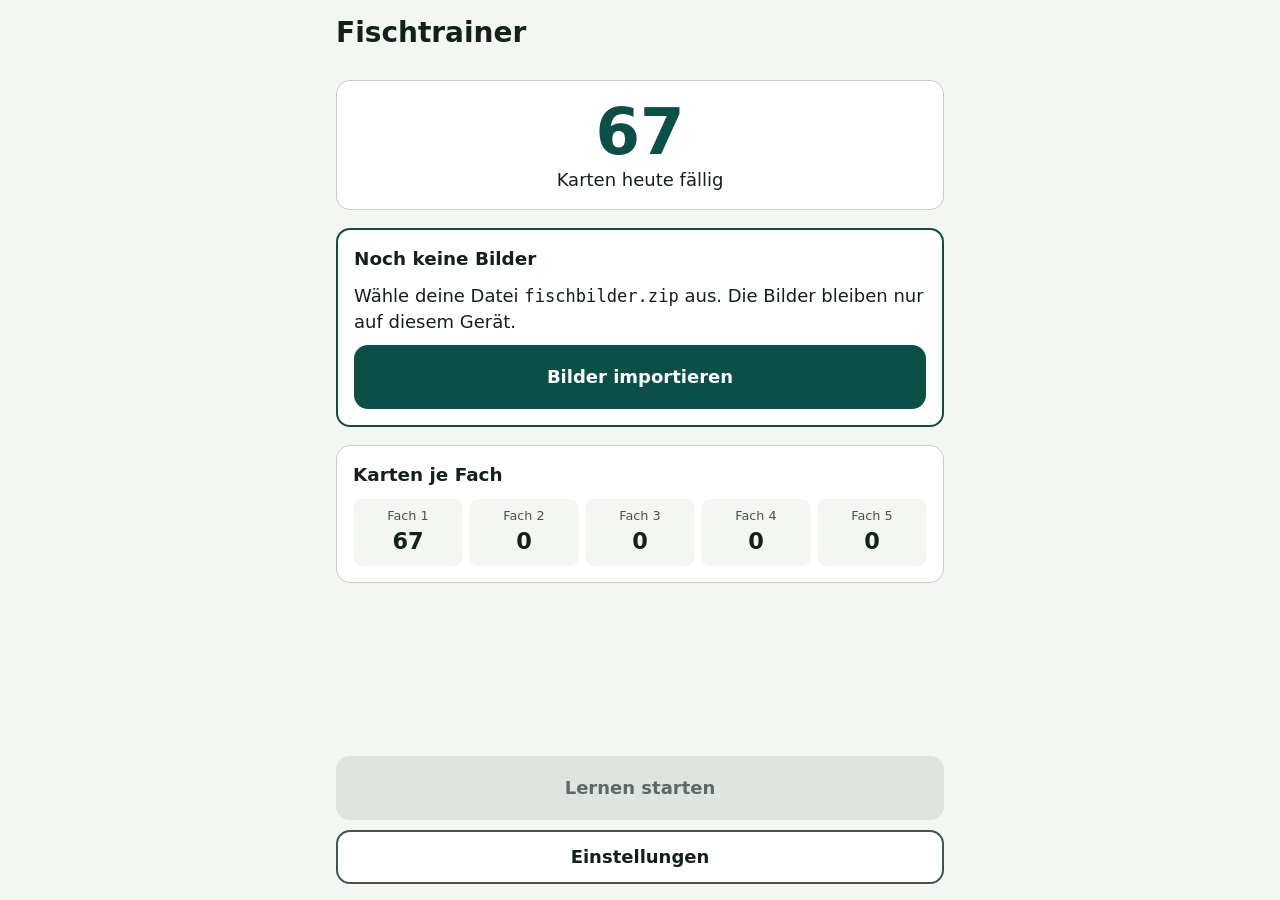
==== index.html @ 953407de "Lernkartentrainer für die Fischereiprüfung in Sachsen Installierbare Web-App mit Karteikasten-Logik," ====
<!doctype html>
<html lang="de">
<head>
  <meta charset="utf-8">
  <meta name="viewport" content="width=device-width, initial-scale=1, viewport-fit=cover">
  <title>Fischtrainer</title>
  <meta name="description" content="Lernkarten für die Fischereiprüfung in Sachsen">
  <meta name="theme-color" content="#0b4f47">
  <link rel="manifest" href="manifest.webmanifest">
  <link rel="icon" href="icons/icon-192.png" type="image/png">
  <link rel="apple-touch-icon" href="icons/icon-192.png">
  <link rel="stylesheet" href="style.css">
</head>
<body>
  <noscript>Der Fischtrainer braucht JavaScript.</noscript>

  <main class="seite" id="ansicht-start" data-ansicht="start" hidden>
    <h1>Fischtrainer</h1>
    <section class="faellig" aria-live="polite">
      <p class="grosszahl" id="faellig-zahl">0</p>
      <p id="faellig-text">Karten heute fällig</p>
      <p class="tag-fertig" id="tag-fertig" hidden></p>
    </section>

    <section id="bilder-hinweis" class="hinweisbox" hidden>
      <h2>Noch keine Bilder</h2>
      <p>Wähle deine Datei <code>fischbilder.zip</code> aus. Die Bilder bleiben nur auf diesem Gerät.</p>
      <button type="button" class="knopf haupt" id="bilder-start">Bilder importieren</button>
      <input type="file" id="bilder-datei-start" accept=".zip,application/zip" hidden>
    </section>
    <p id="bilder-meldung-start" class="meldung" role="status" hidden></p>

    <section>
      <h2>Karten je Fach</h2>
      <ol class="faecher">
        <li><span class="fach-name">Fach 1</span><span class="fach-zahl" id="fach-1">0</span></li>
        <li><span class="fach-name">Fach 2</span><span class="fach-zahl" id="fach-2">0</span></li>
        <li><span class="fach-name">Fach 3</span><span class="fach-zahl" id="fach-3">0</span></li>
        <li><span class="fach-name">Fach 4</span><span class="fach-zahl" id="fach-4">0</span></li>
        <li><span class="fach-name">Fach 5</span><span class="fach-zahl" id="fach-5">0</span></li>
      </ol>
    </section>

    <div class="unten">
      <button type="button" class="knopf haupt" id="lernen">Lernen starten</button>
      <button type="button" class="knopf leise" id="oeffne-einstellungen">Einstellungen</button>
    </div>
  </main>

  <main class="karte" id="ansicht-karte" data-ansicht="karte" hidden>
    <div class="karte-bildflaeche">
      <img id="karte-bild" alt="" hidden>
      <div id="karte-platzhalter" class="platzhalter" hidden>Kein Bild vorhanden</div>
    </div>
    <div class="karte-loesung" id="karte-loesung" hidden>
      <h1 id="karte-name"></h1>
      <dl>
        <dt>Mindestmaß</dt>
        <dd id="karte-mass"></dd>
        <dt>Schonzeit</dt>
        <dd id="karte-schonzeit"></dd>
        <div id="karte-hinweis-zeile" hidden>
          <dt>Hinweis</dt>
          <dd id="karte-hinweis"></dd>
        </div>
      </dl>
    </div>
    <div class="karte-knoepfe">
      <button type="button" class="knopf haupt" id="aufdecken">Aufdecken<kbd>Leertaste</kbd></button>
      <div class="bewerten" id="bewerten" hidden>
        <button type="button" class="knopf gewusst" id="gewusst">Gewusst<kbd>1</kbd></button>
        <button type="button" class="knopf nicht-gewusst" id="nicht-gewusst">Nicht gewusst<kbd>2</kbd></button>
      </div>
    </div>
  </main>

  <main class="seite mitte" id="ansicht-fertig" data-ansicht="fertig" hidden>
    <h1>Geschafft!</h1>
    <p class="gross">Alle Karten für heute sind erledigt.</p>
    <div class="unten">
      <button type="button" class="knopf haupt" id="zur-start-fertig">Zur Startseite</button>
    </div>
  </main>

  <main class="seite" id="ansicht-einstellungen" data-ansicht="einstellungen" hidden>
    <button type="button" class="knopf leise zurueck" id="zur-start">Zurück</button>
    <h1>Einstellungen</h1>

    <section>
      <h2>Bilder</h2>
      <p id="bilder-anzahl"></p>
      <p id="bilder-fehlend" class="klein"></p>
      <button type="button" class="knopf leise" id="bilder-einstellungen">Bilder importieren oder ersetzen</button>
      <input type="file" id="bilder-datei" accept=".zip,application/zip" hidden>
      <p id="bilder-meldung" class="meldung" role="status" hidden></p>
      <p id="speicher-status" class="klein"></p>
    </section>

    <section>
      <h2>Fortschritt</h2>
      <div class="knopfreihe">
        <button type="button" class="knopf leise" id="export">Exportieren</button>
        <button type="button" class="knopf leise" id="import">Importieren</button>
      </div>
      <input type="file" id="import-datei" accept=".json,application/json" hidden>
      <button type="button" class="knopf gefahr" id="reset">Fortschritt zurücksetzen</button>
      <p id="fortschritt-meldung" class="meldung" role="status" hidden></p>
    </section>

    <section>
      <h2>Stand und Quellen der Daten</h2>
      <ul class="quellen" id="quellen-liste"></ul>
      <p class="klein">Artenauswahl nach dem
        <a href="https://www.fischerei.sachsen.de/fischereischein-lehrgang-pruefung-3995.html" target="_blank" rel="noopener noreferrer">offiziellen Fragenkatalog</a>,
        Stand 06/2025. Arten ohne Eintrag in der Anlage der Verordnung haben kein Mindestmaß und keine Schonzeit.</p>
      <p class="klein">Der Betreiber eines Gewässers kann strengere Regeln festlegen. Vor dem Angeln gilt immer die aktuelle Gewässerordnung.</p>
      <p class="klein" id="ungeprueft"></p>
    </section>

    <section>
      <h2>Bildnachweise</h2>
      <p class="klein">Diese Bilder stammen von Wikimedia Commons und wurden zugeschnitten und verkleinert.</p>
      <ul class="quellen" id="nachweise-liste"></ul>
    </section>

    <p class="klein" id="version"></p>
  </main>

  <main class="seite mitte" id="ansicht-fehler" data-ansicht="fehler" hidden>
    <h1>Fischtrainer</h1>
    <p id="start-fehler" class="meldung fehler" role="alert"></p>
  </main>

  <dialog id="reset-dialog">
    <form method="dialog">
      <h2>Fortschritt wirklich zurücksetzen?</h2>
      <p>Alle Karten starten dann wieder in Fach 1. Die Bilder bleiben erhalten.</p>
      <div class="knopfreihe">
        <button class="knopf leise" value="nein" autofocus>Abbrechen</button>
        <button class="knopf gefahr" value="ja" id="reset-ja">Zurücksetzen</button>
      </div>
    </form>
  </dialog>

  <dialog id="import-dialog">
    <form method="dialog">
      <h2>Fortschritt ersetzen?</h2>
      <p>Der importierte Fortschritt ersetzt den Fortschritt auf diesem Gerät.</p>
      <div class="knopfreihe">
        <button class="knopf leise" value="nein" autofocus>Abbrechen</button>
        <button class="knopf haupt" value="ja" id="import-ja">Ersetzen</button>
      </div>
    </form>
  </dialog>

  <script type="module" src="js/app.js"></script>
</body>
</html>
---- style.css ----
:root {
  --grund: #f4f6f2;
  --flaeche: #ffffff;
  --text: #13201c;
  --text-leise: #46544f;
  --linie: #c5ceca;
  --haupt: #0b4f47;
  --haupt-text: #ffffff;
  --gewusst: #14663f;
  --nicht-gewusst: #8f2f1a;
  --gefahr: #8f1f1a;
  --erfolg-grund: #e1f1e7;
  --fehler-grund: #f9e3df;
  --radius: 14px;
}

* { box-sizing: border-box; }
[hidden] { display: none !important; }

html, body { height: 100%; }

body {
  margin: 0;
  background: var(--grund);
  color: var(--text);
  font: 18px/1.45 system-ui, -apple-system, "Segoe UI", Roboto, sans-serif;
  -webkit-text-size-adjust: 100%;
}

h1 { margin: 0 0 12px; font-size: 1.75rem; line-height: 1.2; }
h2 { margin: 0 0 10px; font-size: 1.15rem; }
p { margin: 0 0 10px; }
a { color: var(--haupt); overflow-wrap: anywhere; }
code { font-size: .95em; overflow-wrap: anywhere; }

.seite {
  width: 100%;
  max-width: 640px;
  min-height: 100dvh;
  margin: 0 auto;
  padding: max(16px, env(safe-area-inset-top)) 16px max(16px, env(safe-area-inset-bottom));
  display: flex;
  flex-direction: column;
  gap: 18px;
}

.seite section {
  background: var(--flaeche);
  border: 1px solid var(--linie);
  border-radius: var(--radius);
  padding: 16px;
}

.mitte { justify-content: center; }
.gross { font-size: 1.25rem; }
.klein { font-size: .9rem; color: var(--text-leise); }
.klein:empty { display: none; }
.unten { margin-top: auto; display: flex; flex-direction: column; gap: 10px; }

.faellig { text-align: center; }
.faellig p { margin: 0; }
.grosszahl { font-size: 4rem; font-weight: 700; line-height: 1.1; color: var(--haupt); }
.tag-fertig { margin-top: 8px !important; font-weight: 600; }
.hinweisbox { border-color: var(--haupt) !important; border-width: 2px !important; }

.faecher {
  list-style: none;
  margin: 0;
  padding: 0;
  display: grid;
  grid-template-columns: repeat(5, 1fr);
  gap: 6px;
}
.faecher li {
  display: flex;
  flex-direction: column;
  align-items: center;
  padding: 8px 2px;
  background: var(--grund);
  border-radius: 10px;
}
.fach-name { font-size: .8rem; color: var(--text-leise); }
.fach-zahl { font-size: 1.4rem; font-weight: 700; }

.knopf {
  appearance: none;
  width: 100%;
  min-height: 64px;
  padding: 10px 14px;
  border: 2px solid transparent;
  border-radius: var(--radius);
  font: inherit;
  font-weight: 650;
  cursor: pointer;
  touch-action: manipulation;
}
.knopf:focus-visible, a:focus-visible { outline: 3px solid #1565c0; outline-offset: 2px; }
.knopf:disabled { background: #dfe4e1; color: #5d6965; cursor: not-allowed; }
.haupt { background: var(--haupt); color: var(--haupt-text); }
.leise { background: var(--flaeche); color: var(--text); border-color: var(--text-leise); min-height: 54px; }
.gefahr { background: var(--flaeche); color: var(--gefahr); border-color: var(--gefahr); min-height: 54px; }
.gewusst { background: var(--gewusst); color: #fff; }
.nicht-gewusst { background: var(--nicht-gewusst); color: #fff; }
.zurueck { align-self: flex-start; width: auto; min-width: 110px; }
.knopfreihe { display: grid; grid-template-columns: 1fr 1fr; gap: 10px; margin-bottom: 10px; }

kbd { display: none; }

.meldung { margin: 10px 0 0; padding: 10px 12px; border-radius: 10px; background: var(--grund); }
.meldung.erfolg { background: var(--erfolg-grund); }
.meldung.fehler { background: var(--fehler-grund); color: #6d1810; font-weight: 600; }

.quellen { margin: 0 0 10px; padding: 0; list-style: none; font-size: .9rem; }
.quellen li { padding: 8px 0; border-bottom: 1px solid var(--linie); }
.quellen li:last-child { border-bottom: 0; }

/* Lernkarte: Die Knöpfe bleiben immer im Daumenbereich unten. */
.karte {
  width: 100%;
  height: 100dvh;
  max-width: 900px;
  margin: 0 auto;
  display: flex;
  flex-direction: column;
  padding-top: env(safe-area-inset-top);
}
.karte-bildflaeche {
  flex: 1 1 0;
  min-height: 0;
  display: flex;
  align-items: center;
  justify-content: center;
  padding: 12px;
}
.ist-aufgedeckt .karte-bildflaeche { flex: 0 1 36%; padding-bottom: 6px; }
#karte-bild {
  display: block;
  max-width: 100%;
  max-height: 100%;
  object-fit: contain;
  border-radius: 10px;
}
.platzhalter {
  width: 100%;
  height: 100%;
  min-height: 140px;
  display: flex;
  align-items: center;
  justify-content: center;
  color: var(--text-leise);
  border: 2px dashed var(--linie);
  border-radius: var(--radius);
}
.karte-loesung {
  flex: 1 1 0;
  min-height: 0;
  overflow-y: auto;
  padding: 2px 16px 10px;
}
.karte-loesung h1 { margin-bottom: 8px; }
.karte-loesung dl { margin: 0; }
.karte-loesung dt { font-size: .85rem; color: var(--text-leise); margin-top: 8px; }
.karte-loesung dd { margin: 0; font-weight: 600; font-size: 1.15rem; }
#karte-hinweis { font-weight: 400; font-size: 1rem; }
.karte-knoepfe { padding: 10px 16px max(16px, env(safe-area-inset-bottom)); }
.bewerten { display: grid; grid-template-columns: 1fr 1fr; gap: 10px; }
.bewerten .knopf { min-height: 72px; }
#aufdecken { min-height: 72px; }

dialog {
  width: min(92vw, 460px);
  border: 0;
  border-radius: var(--radius);
  padding: 20px;
  color: var(--text);
}
dialog::backdrop { background: rgba(10, 20, 18, .55); }
dialog .knopfreihe { margin: 16px 0 0; }

/* Tastaturhinweise nur am Computer */
@media (hover: hover) and (pointer: fine) {
  kbd {
    display: inline-block;
    margin-left: 10px;
    padding: 1px 7px;
    border: 1px solid currentColor;
    border-radius: 6px;
    font: 500 .75rem system-ui, sans-serif;
    opacity: .85;
  }
}

/* Am Computer stehen Bild und Lösung nebeneinander. */
@media (min-width: 800px) and (min-height: 500px) {
  .karte { padding: 16px; }
  .ist-aufgedeckt.karte { display: grid; grid-template-columns: 3fr 2fr; grid-template-rows: 1fr auto; gap: 8px 20px; }
  .ist-aufgedeckt .karte-bildflaeche { grid-column: 1; grid-row: 1; min-height: 0; padding: 12px; }
  .ist-aufgedeckt .karte-loesung { grid-column: 2; grid-row: 1; align-self: center; max-height: 100%; }
  .ist-aufgedeckt .karte-knoepfe { grid-column: 1 / -1; grid-row: 2; }
}
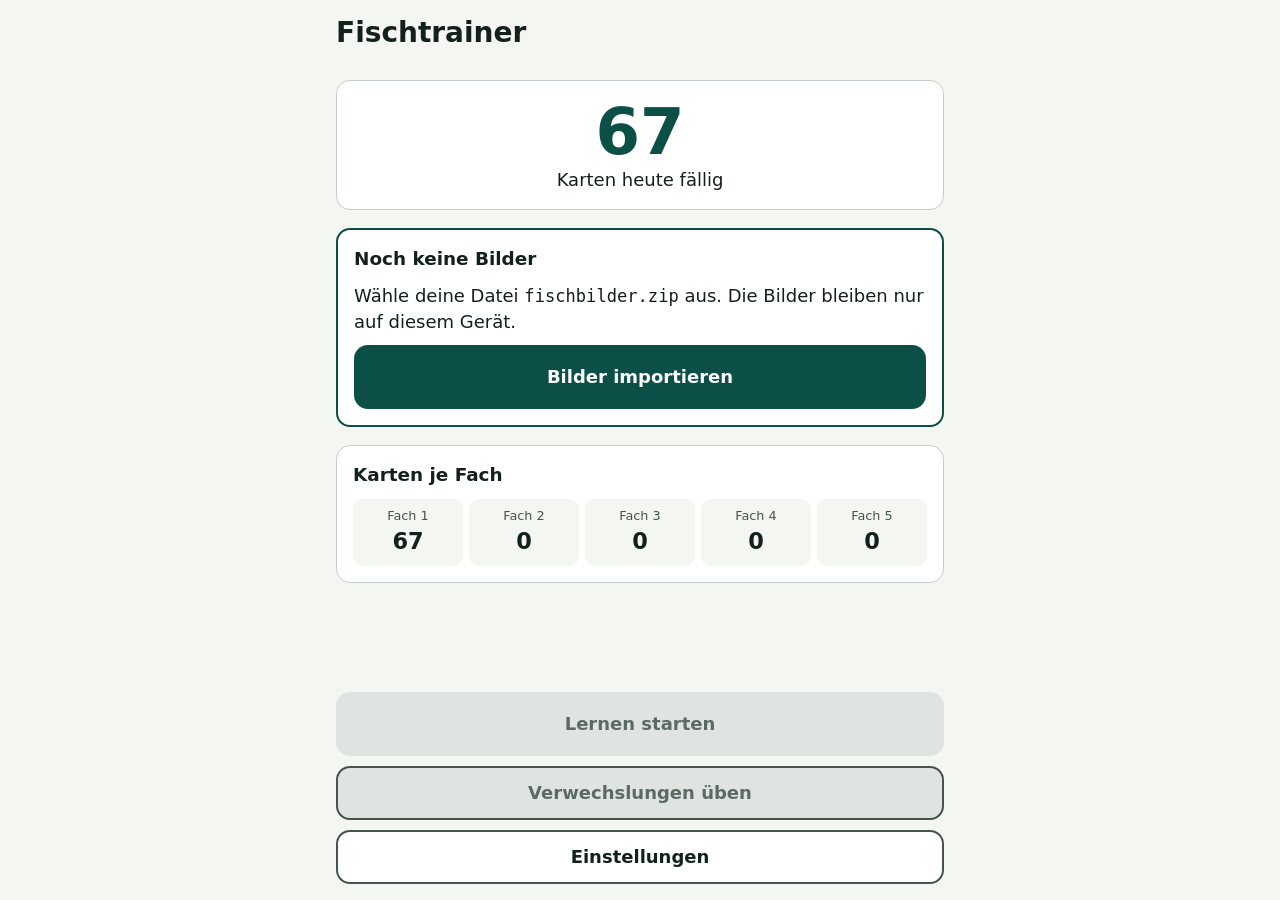
==== commit d9c8d46b: "Ordnung, Verwechslungsmodus, Lerngruppe und alle Fischnamen ergänzen Karten zeigen die Ordnung und a" ====
--- a/index.html
+++ b/index.html
@@ -43,6 +43,8 @@
 
     <div class="unten">
       <button type="button" class="knopf haupt" id="lernen">Lernen starten</button>
+      <button type="button" class="knopf leise" id="verwechslungen">Verwechslungen üben</button>
+      <p class="klein" id="vergleich-hinweis" hidden>Für „Verwechslungen üben“ importiere die neue <code>fischbilder.zip</code> unter „Einstellungen“.</p>
       <button type="button" class="knopf leise" id="oeffne-einstellungen">Einstellungen</button>
     </div>
   </main>
@@ -55,6 +57,8 @@
     <div class="karte-loesung" id="karte-loesung" hidden>
       <h1 id="karte-name"></h1>
       <dl>
+        <dt>Ordnung</dt>
+        <dd id="karte-ordnung"></dd>
         <dt>Mindestmaß</dt>
         <dd id="karte-mass"></dd>
         <dt>Schonzeit</dt>
@@ -71,6 +75,26 @@
         <button type="button" class="knopf gewusst" id="gewusst">Gewusst<kbd>1</kbd></button>
         <button type="button" class="knopf nicht-gewusst" id="nicht-gewusst">Nicht gewusst<kbd>2</kbd></button>
       </div>
+    </div>
+  </main>
+
+  <main class="karte" id="ansicht-vergleich" data-ansicht="vergleich" hidden>
+    <div class="vergleich-inhalt" id="vergleich-inhalt"></div>
+    <div class="karte-knoepfe">
+      <button type="button" class="knopf haupt" id="vergleich-aufdecken">Aufdecken<kbd>Leertaste</kbd></button>
+      <div class="bewerten" id="vergleich-bewerten" hidden>
+        <button type="button" class="knopf gewusst" id="vergleich-gewusst">Gewusst<kbd>1</kbd></button>
+        <button type="button" class="knopf nicht-gewusst" id="vergleich-nicht-gewusst">Nicht gewusst<kbd>2</kbd></button>
+      </div>
+    </div>
+  </main>
+
+  <main class="seite mitte" id="ansicht-vergleich-fertig" data-ansicht="vergleich-fertig" hidden>
+    <h1>Geschafft!</h1>
+    <p class="gross">Du hast alle Verwechslungen durchgearbeitet.</p>
+    <div class="unten">
+      <button type="button" class="knopf haupt" id="vergleich-nochmal">Noch einmal üben</button>
+      <button type="button" class="knopf leise" id="vergleich-zur-start">Zur Startseite</button>
     </div>
   </main>
 
@@ -97,6 +121,14 @@
     </section>
 
     <section>
+      <h2>Lernen</h2>
+      <label for="gruppe">Karten aus Fach 1, die gleichzeitig abgefragt werden</label>
+      <input type="number" id="gruppe" class="zahl" min="1" step="1" inputmode="numeric">
+      <p class="klein">Erst wenn du eine dieser Karten gewusst hast, kommt die nächste dazu.</p>
+      <p id="gruppe-meldung" class="meldung" role="status" hidden></p>
+    </section>
+
+    <section>
       <h2>Fortschritt</h2>
       <div class="knopfreihe">
         <button type="button" class="knopf leise" id="export">Exportieren</button>
@@ -114,6 +146,7 @@
         <a href="https://www.fischerei.sachsen.de/fischereischein-lehrgang-pruefung-3995.html" target="_blank" rel="noopener noreferrer">offiziellen Fragenkatalog</a>,
         Stand 06/2025. Arten ohne Eintrag in der Anlage der Verordnung haben kein Mindestmaß und keine Schonzeit.</p>
       <p class="klein">Der Betreiber eines Gewässers kann strengere Regeln festlegen. Vor dem Angeln gilt immer die aktuelle Gewässerordnung.</p>
+      <p class="klein">Ordnung nach den Lernkarten. Für Arten ohne Lernkarte stammt sie aus <a href="https://www.gbif.org/" target="_blank" rel="noopener noreferrer">GBIF</a>, die Muscheln stehen dort in der Ordnung Unionida. Stand 01.11.2026.</p>
       <p class="klein" id="ungeprueft"></p>
     </section>
 
--- a/style.css
+++ b/style.css
@@ -157,7 +157,7 @@
   overflow-y: auto;
   padding: 2px 16px 10px;
 }
-.karte-loesung h1 { margin-bottom: 8px; }
+.karte-loesung h1 { margin-bottom: 8px; font-size: 1.4rem; }
 .karte-loesung dl { margin: 0; }
 .karte-loesung dt { font-size: .85rem; color: var(--text-leise); margin-top: 8px; }
 .karte-loesung dd { margin: 0; font-weight: 600; font-size: 1.15rem; }
@@ -166,6 +166,56 @@
 .bewerten { display: grid; grid-template-columns: 1fr 1fr; gap: 10px; }
 .bewerten .knopf { min-height: 72px; }
 #aufdecken { min-height: 72px; }
+
+.zahl {
+  display: block;
+  width: 110px;
+  min-height: 54px;
+  margin: 10px 0;
+  padding: 8px 12px;
+  border: 2px solid var(--text-leise);
+  border-radius: 10px;
+  background: var(--flaeche);
+  color: var(--text);
+  font: inherit;
+  font-weight: 650;
+}
+.zahl:focus-visible { outline: 3px solid #1565c0; outline-offset: 2px; }
+
+/* Verwechslungen: vorn nur zwei Bilder, hinten Merkmale zum Durchscrollen */
+.vergleich-inhalt {
+  flex: 1 1 0;
+  min-height: 0;
+  display: flex;
+  flex-direction: column;
+  gap: 10px;
+  padding: 12px;
+}
+.vergleich-vorn {
+  flex: 1 1 0;
+  min-height: 0;
+  display: flex;
+  align-items: center;
+  justify-content: center;
+}
+.vergleich-vorn img {
+  display: block;
+  max-width: 100%;
+  max-height: 100%;
+  object-fit: contain;
+  border-radius: 10px;
+}
+.vergleich-inhalt.ist-aufgedeckt { display: block; overflow-y: auto; }
+.vergleich-inhalt.ist-aufgedeckt section { margin-bottom: 16px; }
+.vergleich-inhalt.ist-aufgedeckt h2 { margin-bottom: 6px; }
+.vergleich-inhalt.ist-aufgedeckt img {
+  display: block;
+  width: 100%;
+  max-width: 640px;
+  border-radius: 10px;
+  margin-bottom: 8px;
+}
+.vergleich-gemeinsam { font-weight: 600; }
 
 dialog {
   width: min(92vw, 460px);
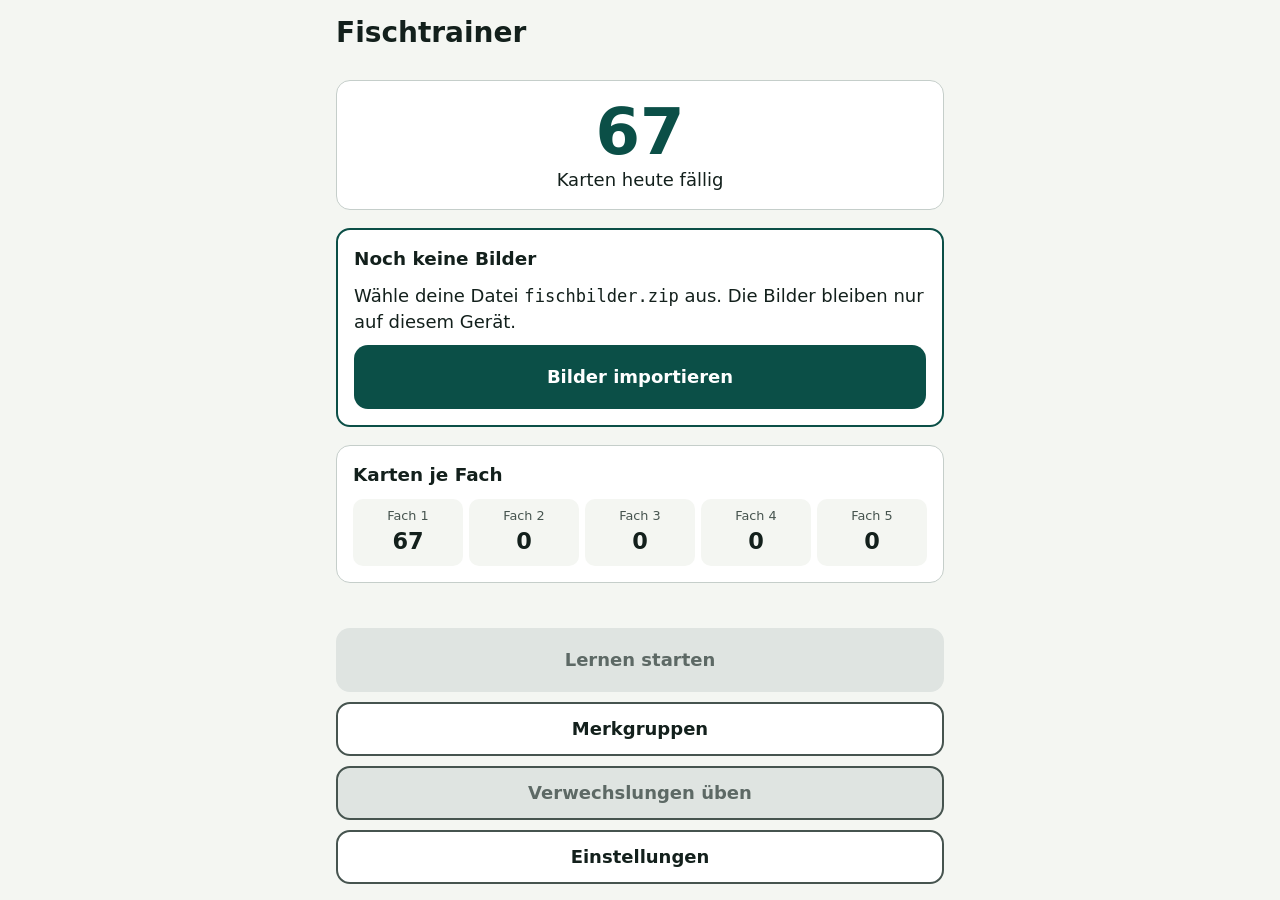
==== commit e6f395a3: "Merkgruppen zum Üben außerhalb des Karteikastens ergänzen Karten lassen sich auf der Rückseite einer" ====
--- a/index.html
+++ b/index.html
@@ -12,6 +12,14 @@
   <link rel="stylesheet" href="style.css">
 </head>
 <body>
+  <svg class="symbol-vorrat" aria-hidden="true">
+    <symbol id="symbol-angel" viewBox="0 0 24 24"><path d="M2.8 21.4C7.5 14.5 13 8 20.6 3"/><path d="M20.6 3v9.2"/><path d="M20.6 12.2v2.3a2.3 2.3 0 1 1-4.6 0"/><circle cx="7.4" cy="17.6" r="2.1"/><path d="M7.4 17.6 5.4 15.8"/></symbol>
+    <symbol id="symbol-angel-gesperrt" viewBox="0 0 24 24"><path d="M2.8 21.4C7.5 14.5 13 8 20.6 3"/><path d="M20.6 3v9.2"/><path d="M20.6 12.2v2.3a2.3 2.3 0 1 1-4.6 0"/><circle cx="7.4" cy="17.6" r="2.1"/><path d="M7.4 17.6 5.4 15.8"/><path d="M3 3 21 21" stroke="var(--grund)" stroke-width="4.2"/><path d="M3 3 21 21" stroke="#b3261e" stroke-width="2.3"/></symbol>
+    <symbol id="symbol-mass" viewBox="0 0 24 24"><rect x="2" y="8" width="20" height="8.5" rx="1.4"/><path d="M6 8v3.2M10 8v4.6M14 8v3.2M18 8v4.6"/></symbol>
+    <symbol id="symbol-kalender" viewBox="0 0 24 24"><rect x="3.5" y="5" width="17" height="16" rx="2"/><path d="M3.5 10h17M8 3v4M16 3v4"/><path d="M8 14h.01M12 14h.01M16 14h.01M8 17.5h.01M12 17.5h.01" stroke-width="2.4"/></symbol>
+    <symbol id="symbol-nicht-zuruecksetzen" viewBox="0 0 24 24"><g transform="rotate(-48 12 9)" fill="currentColor" stroke-width="1"><path d="M1.5 9C5.2 3.8 11.2 3.8 15.2 9 11.2 14.2 5.2 14.2 1.5 9Z"/><path d="M14.6 9l6-4.3v8.6Z"/><circle cx="5.6" cy="7.8" r="1" fill="var(--grund)" stroke="none"/></g><path d="M1.8 21.6c2-1.5 3.4-1.5 5.1 0s3.2 1.5 5.1 0 3.4-1.5 5.1 0 3.2 1.5 5.1 0"/><path d="M3.5 2.5 19 18" stroke="var(--grund)" stroke-width="3.8"/><path d="M3.5 2.5 19 18" stroke="#b3261e" stroke-width="2.3"/></symbol>
+  </svg>
+
   <noscript>Der Fischtrainer braucht JavaScript.</noscript>
 
   <main class="seite" id="ansicht-start" data-ansicht="start" hidden>
@@ -43,6 +51,7 @@
 
     <div class="unten">
       <button type="button" class="knopf haupt" id="lernen">Lernen starten</button>
+      <button type="button" class="knopf leise" id="oeffne-merkgruppen">Merkgruppen</button>
       <button type="button" class="knopf leise" id="verwechslungen">Verwechslungen üben</button>
       <p class="klein" id="vergleich-hinweis" hidden>Für „Verwechslungen üben“ importiere die neue <code>fischbilder.zip</code> unter „Einstellungen“.</p>
       <button type="button" class="knopf leise" id="oeffne-einstellungen">Einstellungen</button>
@@ -56,9 +65,20 @@
     </div>
     <div class="karte-loesung" id="karte-loesung" hidden>
       <h1 id="karte-name"></h1>
+      <div class="karte-leiste">
+        <div class="karte-symbole" id="karte-symbole" role="img"></div>
+        <button type="button" class="knopf leise merken" id="merken">Merken</button>
+      </div>
       <dl>
-        <dt>Ordnung</dt>
+        <dt>Ordnung | Gattung</dt>
         <dd id="karte-ordnung"></dd>
+        <dd id="karte-gruppe" class="karte-gruppe"></dd>
+        <dt>Lebensraum</dt>
+        <dd id="karte-lebensraum"></dd>
+        <div id="karte-herkunft-zeile" hidden>
+          <dt>Ursprüngliche Herkunft</dt>
+          <dd id="karte-herkunft"></dd>
+        </div>
         <dt>Mindestmaß</dt>
         <dd id="karte-mass"></dd>
         <dt>Schonzeit</dt>
@@ -146,7 +166,9 @@
         <a href="https://www.fischerei.sachsen.de/fischereischein-lehrgang-pruefung-3995.html" target="_blank" rel="noopener noreferrer">offiziellen Fragenkatalog</a>,
         Stand 06/2025. Arten ohne Eintrag in der Anlage der Verordnung haben kein Mindestmaß und keine Schonzeit.</p>
       <p class="klein">Der Betreiber eines Gewässers kann strengere Regeln festlegen. Vor dem Angeln gilt immer die aktuelle Gewässerordnung.</p>
-      <p class="klein">Ordnung nach den Lernkarten. Für Arten ohne Lernkarte stammt sie aus <a href="https://www.gbif.org/" target="_blank" rel="noopener noreferrer">GBIF</a>, die Muscheln stehen dort in der Ordnung Unionida. Stand 01.11.2026.</p>
+      <p class="klein">Ordnung nach den Lernkarten. Für Arten ohne Lernkarte stammt sie aus <a href="https://www.gbif.org/" target="_blank" rel="noopener noreferrer">GBIF</a>, die Muscheln stehen dort in der Ordnung Unionida. Gattung nach dem wissenschaftlichen Namen auf den Lernkarten, für Arten ohne Lernkarte nach der Verordnung. Stand 01.11.2026.</p>
+      <p class="klein">Lebensraum nach dem Symbol „Vorkommen“ der Lernkarten. Für Arten ohne Lernkarte nach <a href="https://www.gbif.org/" target="_blank" rel="noopener noreferrer">GBIF</a> und <a href="https://www.fishbase.se/" target="_blank" rel="noopener noreferrer">FishBase</a>. Der Nordseeschnäpel lebt nach dem <a href="https://www.hlnug.de/fileadmin/dokumente/naturschutz/artenschutz/steckbriefe/Fische/Steckbriefe/artensteckbrief_2006_nordseeschnaepel_coregonus_oxyrinchus.pdf" target="_blank" rel="noopener noreferrer">Artensteckbrief des HLNUG</a> an der Küste und wandert zum Laichen in die Flüsse.</p>
+      <p class="klein">Ursprüngliche Herkunft nur bei gebietsfremden Arten, nach Lernkarten, Fragenkatalog und <a href="https://www.fishbase.se/" target="_blank" rel="noopener noreferrer">FishBase</a>. Einstufung nach der <a href="https://www.landwirtschaft.sachsen.de/download/Rote_Liste_der_-Fische-_Rundmaeuler_Stand_2015.pdf" target="_blank" rel="noopener noreferrer">Roten Liste Sachsen, Stand 2015</a>.</p>
       <p class="klein" id="ungeprueft"></p>
     </section>
 
@@ -159,6 +181,23 @@
     <p class="klein" id="version"></p>
   </main>
 
+  <main class="seite" id="ansicht-merkgruppen" data-ansicht="merkgruppen" hidden>
+    <button type="button" class="knopf leise zurueck" id="merk-zur-start">Zurück</button>
+    <h1>Merkgruppen</h1>
+    <p class="klein">Üben ändert weder Fächer noch Tagesplan.</p>
+    <p id="merk-leer" hidden>Noch keine Merkgruppe vorhanden. Decke beim Lernen eine Karte auf und tippe auf „Merken“.</p>
+    <div class="merk-liste" id="merk-liste"></div>
+  </main>
+
+  <main class="seite mitte" id="ansicht-merk-fertig" data-ansicht="merk-fertig" hidden>
+    <h1>Geschafft!</h1>
+    <p class="gross" id="merk-fertig-text"></p>
+    <div class="unten">
+      <button type="button" class="knopf haupt" id="merk-nochmal">Noch einmal üben</button>
+      <button type="button" class="knopf leise" id="merk-zur-liste">Zu den Merkgruppen</button>
+    </div>
+  </main>
+
   <main class="seite mitte" id="ansicht-fehler" data-ansicht="fehler" hidden>
     <h1>Fischtrainer</h1>
     <p id="start-fehler" class="meldung fehler" role="alert"></p>
@@ -167,10 +206,37 @@
   <dialog id="reset-dialog">
     <form method="dialog">
       <h2>Fortschritt wirklich zurücksetzen?</h2>
-      <p>Alle Karten starten dann wieder in Fach 1. Die Bilder bleiben erhalten.</p>
+      <p>Alle Karten starten dann wieder in Fach 1. Bilder und Merkgruppen bleiben erhalten.</p>
       <div class="knopfreihe">
         <button class="knopf leise" value="nein" autofocus>Abbrechen</button>
         <button class="knopf gefahr" value="ja" id="reset-ja">Zurücksetzen</button>
+      </div>
+    </form>
+  </dialog>
+
+  <dialog id="merk-dialog" aria-labelledby="merk-dialog-titel">
+    <h2 id="merk-dialog-titel">Karte merken</h2>
+    <p id="merk-dialog-karte"></p>
+    <div id="merk-dialog-bestehend" hidden>
+      <h3>Zu bestehender Merkgruppe</h3>
+      <div class="merk-dialog-liste" id="merk-dialog-liste"></div>
+    </div>
+    <form id="merk-neu" class="merk-neu">
+      <label for="merk-name">Neue Merkgruppe</label>
+      <input type="text" id="merk-name" class="text-eingabe" maxlength="40" autocomplete="off">
+      <button type="submit" class="knopf haupt" id="merk-anlegen">Anlegen und hinzufügen</button>
+    </form>
+    <p id="merk-dialog-meldung" class="meldung" role="alert" hidden></p>
+    <button type="button" class="knopf leise" id="merk-abbrechen">Abbrechen</button>
+  </dialog>
+
+  <dialog id="merk-loeschen-dialog">
+    <form method="dialog">
+      <h2>Merkgruppe wirklich löschen?</h2>
+      <p><strong id="merk-loeschen-name"></strong> wird gelöscht. Die Karten und ihre Fächer bleiben erhalten.</p>
+      <div class="knopfreihe">
+        <button class="knopf leise" value="nein" autofocus>Abbrechen</button>
+        <button class="knopf gefahr" value="ja" id="merk-loeschen-ja">Löschen</button>
       </div>
     </form>
   </dialog>
--- a/style.css
+++ b/style.css
@@ -157,11 +157,27 @@
   overflow-y: auto;
   padding: 2px 16px 10px;
 }
-.karte-loesung h1 { margin-bottom: 8px; font-size: 1.4rem; }
+.karte-loesung h1 { margin-bottom: 6px; font-size: 1.4rem; }
+.symbol-vorrat { position: absolute; width: 0; height: 0; overflow: hidden; }
+.karte-leiste { display: flex; align-items: center; justify-content: space-between; gap: 12px; margin-bottom: 6px; }
+.karte-symbole { display: flex; gap: 12px; color: var(--haupt); }
+.karte-leiste .merken { width: auto; min-height: 44px; padding: 6px 14px; flex: none; font-size: .95rem; }
+.karte-symbole svg {
+  width: 32px;
+  height: 32px;
+  fill: none;
+  stroke: currentColor;
+  stroke-width: 1.8;
+  stroke-linecap: round;
+  stroke-linejoin: round;
+}
 .karte-loesung dl { margin: 0; }
 .karte-loesung dt { font-size: .85rem; color: var(--text-leise); margin-top: 8px; }
 .karte-loesung dd { margin: 0; font-weight: 600; font-size: 1.15rem; }
 #karte-hinweis { font-weight: 400; font-size: 1rem; }
+.karte-loesung dd#karte-ordnung { font-size: 1.05rem; }
+.karte-loesung dd.karte-gruppe { font-weight: 400; font-size: .9rem; color: var(--text-leise); }
+.karte-loesung dd.karte-gruppe:empty { display: none; }
 .karte-knoepfe { padding: 10px 16px max(16px, env(safe-area-inset-bottom)); }
 .bewerten { display: grid; grid-template-columns: 1fr 1fr; gap: 10px; }
 .bewerten .knopf { min-height: 72px; }
@@ -180,6 +196,30 @@
   font: inherit;
   font-weight: 650;
 }
+.text-eingabe {
+  display: block;
+  width: 100%;
+  min-height: 54px;
+  margin: 8px 0 10px;
+  padding: 8px 12px;
+  border: 2px solid var(--text-leise);
+  border-radius: 10px;
+  background: var(--flaeche);
+  color: var(--text);
+  font: inherit;
+}
+.text-eingabe:focus-visible { outline: 3px solid #1565c0; outline-offset: 2px; }
+.merk-liste { display: flex; flex-direction: column; gap: 14px; }
+.merk-eintrag .knopf { margin-top: 6px; }
+.merk-eintrag details { margin-top: 12px; }
+.merk-eintrag summary { min-height: 44px; display: flex; align-items: center; cursor: pointer; font-weight: 600; }
+.merk-karten { list-style: none; margin: 0 0 8px; padding: 0; }
+.merk-karten li { display: flex; align-items: center; justify-content: space-between; gap: 10px; padding: 6px 0; border-bottom: 1px solid var(--linie); }
+.knopf.klein-knopf { width: auto; min-height: 44px; margin: 0; padding: 4px 12px; flex: none; font-size: .9rem; }
+#merk-dialog h3 { margin: 12px 0 8px; font-size: 1rem; }
+.merk-dialog-liste { display: flex; flex-direction: column; gap: 8px; max-height: 34dvh; overflow-y: auto; }
+.merk-neu { margin-top: 14px; }
+#merk-dialog #merk-abbrechen { margin-top: 10px; }
 .zahl:focus-visible { outline: 3px solid #1565c0; outline-offset: 2px; }
 
 /* Verwechslungen: vorn nur zwei Bilder, hinten Merkmale zum Durchscrollen */
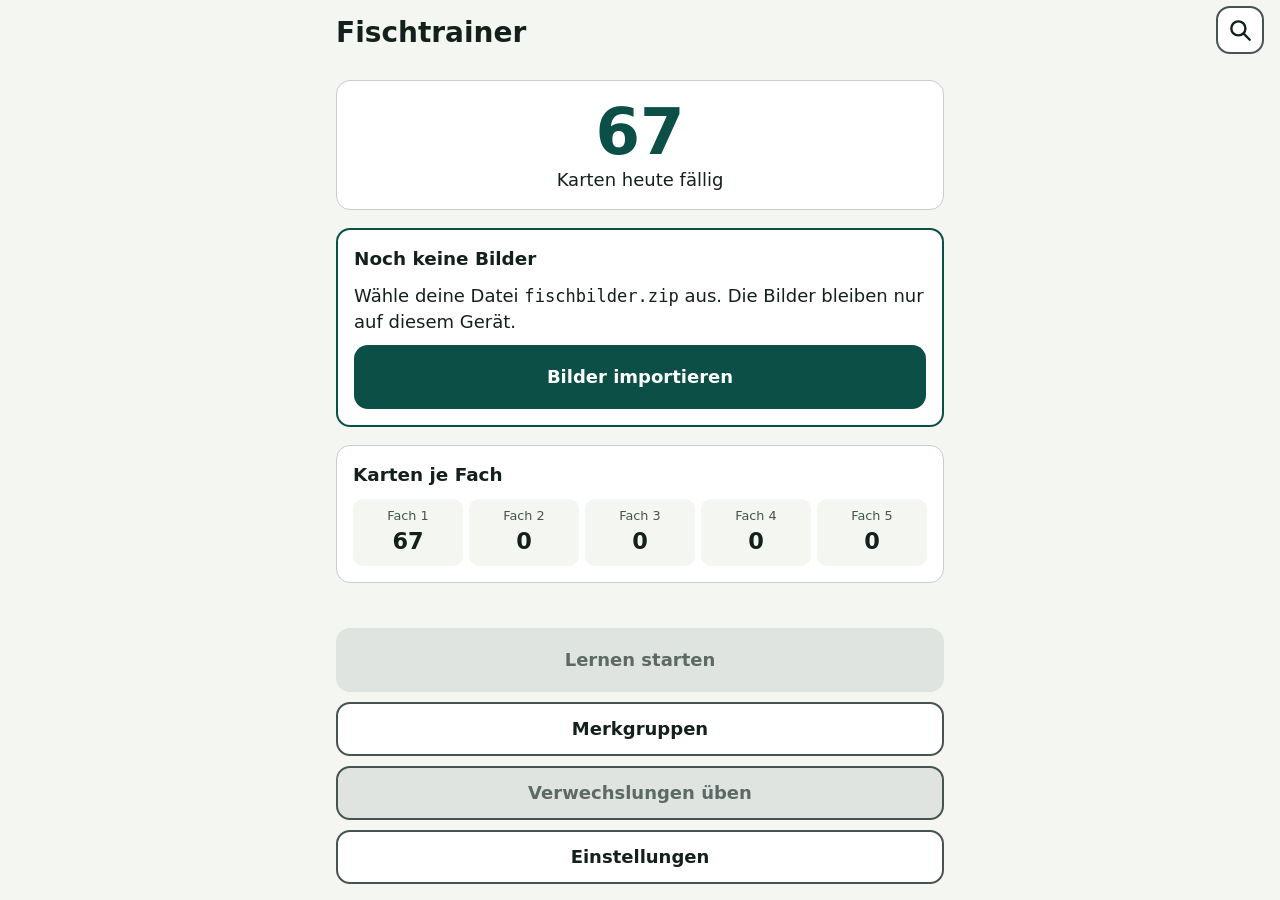
==== commit a82d67f7: "Blättern in Merkgruppen und Kartensuche ergänzen Co-Authored-By: Claude Opus 5.5 <noreply@anthropic." ====
--- a/index.html
+++ b/index.html
@@ -18,9 +18,14 @@
     <symbol id="symbol-mass" viewBox="0 0 24 24"><rect x="2" y="8" width="20" height="8.5" rx="1.4"/><path d="M6 8v3.2M10 8v4.6M14 8v3.2M18 8v4.6"/></symbol>
     <symbol id="symbol-kalender" viewBox="0 0 24 24"><rect x="3.5" y="5" width="17" height="16" rx="2"/><path d="M3.5 10h17M8 3v4M16 3v4"/><path d="M8 14h.01M12 14h.01M16 14h.01M8 17.5h.01M12 17.5h.01" stroke-width="2.4"/></symbol>
     <symbol id="symbol-nicht-zuruecksetzen" viewBox="0 0 24 24"><g transform="rotate(-48 12 9)" fill="currentColor" stroke-width="1"><path d="M1.5 9C5.2 3.8 11.2 3.8 15.2 9 11.2 14.2 5.2 14.2 1.5 9Z"/><path d="M14.6 9l6-4.3v8.6Z"/><circle cx="5.6" cy="7.8" r="1" fill="var(--grund)" stroke="none"/></g><path d="M1.8 21.6c2-1.5 3.4-1.5 5.1 0s3.2 1.5 5.1 0 3.4-1.5 5.1 0 3.2 1.5 5.1 0"/><path d="M3.5 2.5 19 18" stroke="var(--grund)" stroke-width="3.8"/><path d="M3.5 2.5 19 18" stroke="#b3261e" stroke-width="2.3"/></symbol>
+    <symbol id="symbol-suche" viewBox="0 0 24 24"><circle cx="10.5" cy="10.5" r="6.5"/><path d="M15.4 15.4 21 21"/></symbol>
   </svg>
 
   <noscript>Der Fischtrainer braucht JavaScript.</noscript>
+
+  <button type="button" class="knopf leise suche-knopf" id="suche-oeffnen" aria-label="Karte suchen" title="Karte suchen" hidden>
+    <svg viewBox="0 0 24 24" aria-hidden="true"><use href="#symbol-suche"/></svg>
+  </button>
 
   <main class="seite" id="ansicht-start" data-ansicht="start" hidden>
     <h1>Fischtrainer</h1>
@@ -59,6 +64,9 @@
   </main>
 
   <main class="karte" id="ansicht-karte" data-ansicht="karte" hidden>
+    <div class="karte-kopf">
+      <p class="klein" id="merk-info" hidden><span id="merk-info-zahl"></span><span id="merk-info-blaettern"> · zum Blättern wischen<kbd>←</kbd><kbd>→</kbd></span></p>
+    </div>
     <div class="karte-bildflaeche">
       <img id="karte-bild" alt="" hidden>
       <div id="karte-platzhalter" class="platzhalter" hidden>Kein Bild vorhanden</div>
@@ -95,10 +103,23 @@
         <button type="button" class="knopf gewusst" id="gewusst">Gewusst<kbd>1</kbd></button>
         <button type="button" class="knopf nicht-gewusst" id="nicht-gewusst">Nicht gewusst<kbd>2</kbd></button>
       </div>
-    </div>
+      <button type="button" class="knopf leise" id="suche-zurueck" hidden>Zurück zur Suche</button>
+    </div>
+  </main>
+
+  <main class="seite" id="ansicht-suche" data-ansicht="suche" hidden>
+    <button type="button" class="knopf leise zurueck" id="suche-verlassen">Zurück</button>
+    <h1>Karte suchen</h1>
+    <div>
+      <label for="such-eingabe">Name oder Teil des Namens</label>
+      <input type="search" id="such-eingabe" class="text-eingabe" autocomplete="off" autocapitalize="off" spellcheck="false" enterkeyhint="search">
+      <p class="klein" id="such-info" role="status"></p>
+    </div>
+    <ul class="such-liste" id="such-liste"></ul>
   </main>
 
   <main class="karte" id="ansicht-vergleich" data-ansicht="vergleich" hidden>
+    <div class="karte-kopf"></div>
     <div class="vergleich-inhalt" id="vergleich-inhalt"></div>
     <div class="karte-knoepfe">
       <button type="button" class="knopf haupt" id="vergleich-aufdecken">Aufdecken<kbd>Leertaste</kbd></button>
@@ -185,7 +206,7 @@
     <button type="button" class="knopf leise zurueck" id="merk-zur-start">Zurück</button>
     <h1>Merkgruppen</h1>
     <p class="klein">Üben ändert weder Fächer noch Tagesplan.</p>
-    <p id="merk-leer" hidden>Noch keine Merkgruppe vorhanden. Decke beim Lernen eine Karte auf und tippe auf „Merken“.</p>
+    <p id="merk-leer" hidden>Noch keine Merkgruppe vorhanden. Decke beim Lernen eine Karte auf oder suche sie, und tippe auf „Merken“.</p>
     <div class="merk-liste" id="merk-liste"></div>
   </main>
 
--- a/style.css
+++ b/style.css
@@ -17,7 +17,7 @@
 * { box-sizing: border-box; }
 [hidden] { display: none !important; }
 
-html, body { height: 100%; }
+html, body { height: 100%; overscroll-behavior-x: none; }
 
 body {
   margin: 0;
@@ -124,6 +124,17 @@
   flex-direction: column;
   padding-top: env(safe-area-inset-top);
 }
+/* Hält oben Platz für den Suchknopf frei. */
+.karte-kopf {
+  flex: none;
+  min-height: 58px;
+  padding: 0 72px 0 16px;
+  display: flex;
+  align-items: center;
+}
+.karte-kopf p { margin: 0; }
+/* Waagerechtes Wischen gehört der App, Scrollen und Zoomen bleiben beim Browser. */
+.kann-wischen, .kann-wischen .karte-loesung { touch-action: pan-y pinch-zoom; }
 .karte-bildflaeche {
   flex: 1 1 0;
   min-height: 0;
@@ -183,6 +194,31 @@
 .bewerten .knopf { min-height: 72px; }
 #aufdecken { min-height: 72px; }
 
+.knopf.suche-knopf {
+  position: absolute;
+  z-index: 1;
+  top: max(6px, env(safe-area-inset-top));
+  right: 16px;
+  width: 48px;
+  min-height: 48px;
+  height: 48px;
+  padding: 0;
+  display: flex;
+  align-items: center;
+  justify-content: center;
+}
+.suche-knopf svg {
+  width: 26px;
+  height: 26px;
+  fill: none;
+  stroke: currentColor;
+  stroke-width: 2.2;
+  stroke-linecap: round;
+}
+.such-liste { list-style: none; margin: 0; padding: 0; display: flex; flex-direction: column; gap: 8px; }
+.knopf.such-treffer { text-align: left; }
+input[type="search"]::-webkit-search-cancel-button { display: none; }
+
 .zahl {
   display: block;
   width: 110px;
@@ -283,8 +319,9 @@
 /* Am Computer stehen Bild und Lösung nebeneinander. */
 @media (min-width: 800px) and (min-height: 500px) {
   .karte { padding: 16px; }
-  .ist-aufgedeckt.karte { display: grid; grid-template-columns: 3fr 2fr; grid-template-rows: 1fr auto; gap: 8px 20px; }
-  .ist-aufgedeckt .karte-bildflaeche { grid-column: 1; grid-row: 1; min-height: 0; padding: 12px; }
-  .ist-aufgedeckt .karte-loesung { grid-column: 2; grid-row: 1; align-self: center; max-height: 100%; }
-  .ist-aufgedeckt .karte-knoepfe { grid-column: 1 / -1; grid-row: 2; }
-}
+  .ist-aufgedeckt.karte { display: grid; grid-template-columns: 3fr 2fr; grid-template-rows: auto minmax(0, 1fr) auto; gap: 8px 20px; }
+  .ist-aufgedeckt .karte-kopf { grid-column: 1 / -1; grid-row: 1; }
+  .ist-aufgedeckt .karte-bildflaeche { grid-column: 1; grid-row: 2; min-height: 0; padding: 12px; }
+  .ist-aufgedeckt .karte-loesung { grid-column: 2; grid-row: 2; align-self: center; max-height: 100%; }
+  .ist-aufgedeckt .karte-knoepfe { grid-column: 1 / -1; grid-row: 3; }
+}
